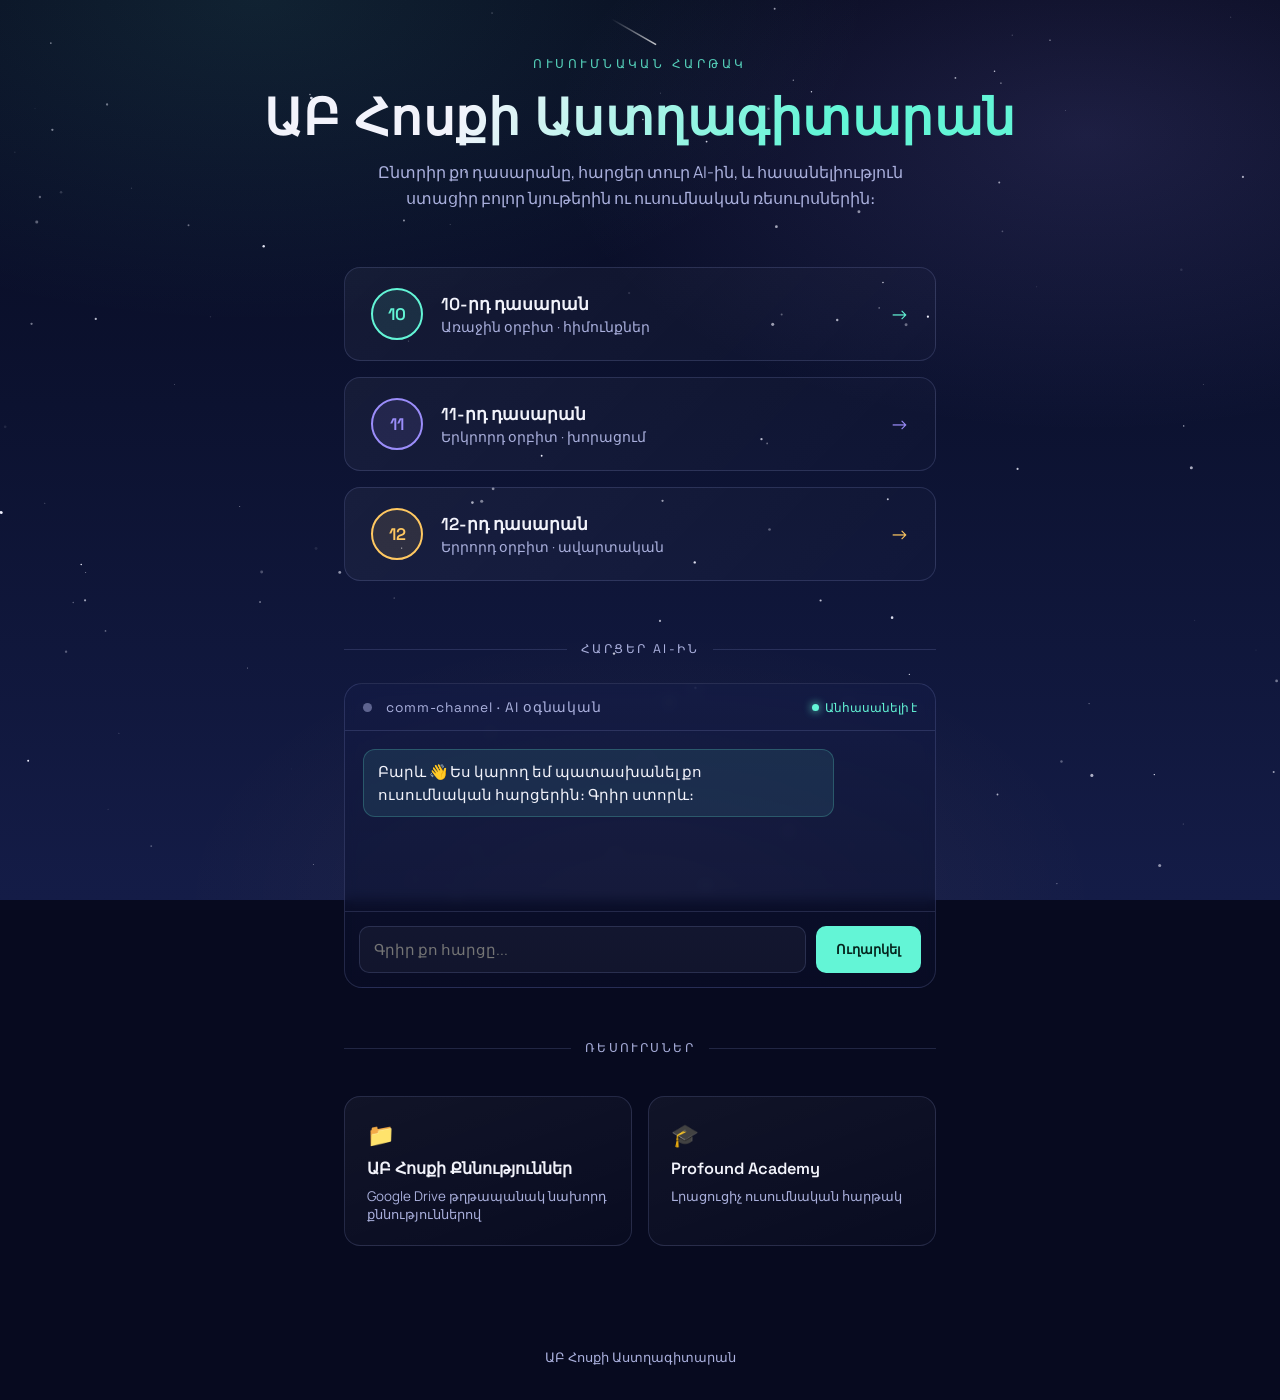
==== index.html @ 4088d999 "Add files via upload" ====
<!DOCTYPE html>
<html lang="hy">
<head>
<meta charset="UTF-8">
<meta name="viewport" content="width=device-width, initial-scale=1.0">
<title>ԱԲ Հոսք · Ուսումնական Կայք</title>
<link rel="stylesheet" href="style.css">
</head>
<body>
<canvas id="stars-canvas"></canvas>

<div class="content">

  <header class="site">
    <div class="eyebrow">Ուսումնական հարթակ</div>
    <h1>ԱԲ Հոսքի Աստղագիտարան</h1>
    <p class="sub">Ընտրիր քո դասարանը, հարցեր տուր AI-ին, և հասանելիություն ստացիր բոլոր նյութերին ու ուսումնական ռեսուրսներին։</p>
  </header>

  <nav class="orbits" aria-label="Դասարանների ընտրություն">
    <a class="orbit-btn" style="--accent: var(--teal)" href="Class10.html">
      <span class="orbit-ring">10</span>
      <span class="orbit-label">
        <span class="t">10-րդ դասարան</span>
        <span class="d">Առաջին օրբիտ · հիմունքներ</span>
      </span>
      <span class="orbit-arrow">→</span>
    </a>

    <a class="orbit-btn" style="--accent: var(--violet)" href="Class11.html">
      <span class="orbit-ring">11</span>
      <span class="orbit-label">
        <span class="t">11-րդ դասարան</span>
        <span class="d">Երկրորդ օրբիտ · խորացում</span>
      </span>
      <span class="orbit-arrow">→</span>
    </a>

    <a class="orbit-btn" style="--accent: var(--gold)" href="Class12.html">
      <span class="orbit-ring">12</span>
      <span class="orbit-label">
        <span class="t">12-րդ դասարան</span>
        <span class="d">Երրորդ օրբիտ · ավարտական</span>
      </span>
      <span class="orbit-arrow">→</span>
    </a>
  </nav>

  <div class="section-divider">
    <span class="line"></span>
    <span>Հարցեր AI-ին</span>
    <span class="line"></span>
  </div>

  <div class="terminal-wrap">
    <div class="terminal">
      <div class="terminal-head">
        <span class="dot"></span>
        <span class="title">comm-channel · AI օգնական</span>
        <span class="status"><span class="pulse"></span><span id="terminal-status-text">Պատրաստ է</span></span>
      </div>
      <div class="terminal-body" id="terminal-body">
        <div class="msg ai">Բարև 👋 Ես կարող եմ պատասխանել քո ուսումնական հարցերին։ Գրիր ստորև։</div>
      </div>
      <div class="terminal-input">
        <input type="text" id="terminal-text" placeholder="Գրիր քո հարցը..." autocomplete="off">
        <button id="terminal-send">Ուղարկել</button>
      </div>
    </div>
  </div>

  <div class="section-divider">
    <span class="line"></span>
    <span>Ռեսուրսներ</span>
    <span class="line"></span>
  </div>

  <div class="resources">
    <a class="res-btn" style="--accent: var(--teal)" href="https://drive.google.com/drive/folders/1IYR-PTMZjx_X45XJBED2SkKyZxXy_4lW" target="_blank" rel="noopener">
      <span class="icon">📁</span>
      <span class="t">ԱԲ Հոսքի Քննություններ</span>
      <span class="d">Google Drive թղթապանակ նախորդ քննություններով</span>
    </a>

    <a class="res-btn" style="--accent: var(--gold)" href="https://profound.academy/" target="_blank" rel="noopener">
      <span class="icon">🎓</span>
      <span class="t">Profound Academy</span>
      <span class="d">Լրացուցիչ ուսումնական հարթակ</span>
    </a>
  </div>

</div>

<footer class="site">ԱԲ Հոսքի Աստղագիտարան</footer>

<script src="https://js.puter.com/v2/"></script>
<script src="stars.js"></script>
<script src="chat.js"></script>
</body>
</html>
---- style.css ----
@import url('https://fonts.googleapis.com/css2?family=Space+Grotesk:wght@400;500;600;700&family=Manrope:wght@400;500;600;700&family=JetBrains+Mono:wght@400;500;600&display=swap');

:root{
  --bg-0:#070a1f;
  --bg-1:#0c1230;
  --bg-2:#141c47;
  --teal:#63f5d6;
  --gold:#ffc861;
  --violet:#9b8dfa;
  --text-0:#f2f3fb;
  --text-1:#aab0dd;
  --line: rgba(154,164,232,0.18);
}

*{box-sizing:border-box;}

html,body{
  margin:0;
  padding:0;
  min-height:100%;
  background:var(--bg-0);
  color:var(--text-0);
  font-family:'Manrope', sans-serif;
  overflow-x:hidden;
}

body{
  display:flex;
  flex-direction:column;
  min-height:100vh;
  position:relative;
}

/* ---------- starfield ---------- */
#stars-canvas{
  position:fixed;
  inset:0;
  width:100%;
  height:100%;
  z-index:0;
  background:
    radial-gradient(ellipse 80% 60% at 20% 0%, rgba(99,245,214,0.10), transparent 60%),
    radial-gradient(ellipse 70% 55% at 85% 15%, rgba(155,141,250,0.14), transparent 60%),
    radial-gradient(ellipse 60% 50% at 50% 100%, rgba(255,200,97,0.06), transparent 60%),
    linear-gradient(180deg, var(--bg-0) 0%, var(--bg-1) 45%, var(--bg-2) 100%);
}

.content{
  position:relative;
  z-index:1;
  flex:1;
  display:flex;
  flex-direction:column;
  align-items:center;
  width:100%;
}

/* ---------- typography ---------- */
h1,h2,h3,.display{
  font-family:'Space Grotesk', sans-serif;
  letter-spacing:0.01em;
}

.eyebrow{
  font-family:'Space Grotesk', sans-serif;
  font-size:0.78rem;
  letter-spacing:0.28em;
  text-transform:uppercase;
  color:var(--teal);
  opacity:0.85;
}

a{color:inherit;}

/* ---------- nav / header ---------- */
header.site{
  width:100%;
  max-width:920px;
  margin:0 auto;
  padding:56px 24px 8px;
  text-align:center;
}

header.site h1{
  font-size:clamp(2rem, 5vw, 3.1rem);
  margin:14px 0 10px;
  background:linear-gradient(120deg, var(--text-0) 30%, var(--teal) 70%);
  -webkit-background-clip:text;
  background-clip:text;
  color:transparent;
}

header.site p.sub{
  color:var(--text-1);
  font-size:1.02rem;
  max-width:560px;
  margin:0 auto;
  line-height:1.6;
}

/* ---------- orbit buttons (class picker) ---------- */
.orbits{
  width:100%;
  max-width:640px;
  margin:48px auto 8px;
  padding:0 24px;
  display:flex;
  flex-direction:column;
  gap:16px;
}

.orbit-btn{
  --accent: var(--teal);
  position:relative;
  display:flex;
  align-items:center;
  gap:18px;
  width:100%;
  padding:20px 26px;
  border-radius:16px;
  background:linear-gradient(135deg, rgba(255,255,255,0.045), rgba(255,255,255,0.01));
  border:1px solid var(--line);
  text-decoration:none;
  color:var(--text-0);
  cursor:pointer;
  transition:transform .25s ease, border-color .25s ease, box-shadow .25s ease, background .25s ease;
  overflow:hidden;
}

.orbit-btn::before{
  content:"";
  position:absolute;
  inset:0;
  background:radial-gradient(120px 80px at 0% 50%, color-mix(in srgb, var(--accent) 22%, transparent), transparent 70%);
  opacity:0;
  transition:opacity .3s ease;
}

.orbit-btn:hover{
  transform:translateX(6px);
  border-color:color-mix(in srgb, var(--accent) 55%, var(--line));
  box-shadow:0 8px 30px -12px color-mix(in srgb, var(--accent) 55%, transparent);
}
.orbit-btn:hover::before{opacity:1;}

.orbit-ring{
  flex:0 0 auto;
  width:52px;
  height:52px;
  border-radius:50%;
  border:2px solid var(--accent);
  display:flex;
  align-items:center;
  justify-content:center;
  font-family:'Space Grotesk', sans-serif;
  font-weight:600;
  font-size:1.05rem;
  color:var(--accent);
  background:color-mix(in srgb, var(--accent) 10%, transparent);
  position:relative;
  z-index:1;
}

.orbit-label{
  position:relative;
  z-index:1;
  display:flex;
  flex-direction:column;
  gap:2px;
  text-align:left;
}

.orbit-label .t{
  font-family:'Space Grotesk', sans-serif;
  font-weight:600;
  font-size:1.08rem;
}
.orbit-label .d{
  font-size:0.86rem;
  color:var(--text-1);
}

.orbit-arrow{
  margin-inline-start:auto;
  position:relative;
  z-index:1;
  color:var(--accent);
  font-size:1.2rem;
  transition:transform .25s ease;
}
.orbit-btn:hover .orbit-arrow{transform:translateX(4px);}

/* ---------- divider ---------- */
.section-divider{
  width:100%;
  max-width:640px;
  margin:52px auto 0;
  padding:0 24px;
  display:flex;
  align-items:center;
  gap:14px;
  color:var(--text-1);
}
.section-divider .line{flex:1;height:1px;background:var(--line);}
.section-divider span{
  font-family:'Space Grotesk', sans-serif;
  font-size:0.78rem;
  letter-spacing:0.2em;
  text-transform:uppercase;
}

/* ---------- AI terminal ---------- */
.terminal-wrap{
  width:100%;
  max-width:640px;
  margin:26px auto 0;
  padding:0 24px;
}

.terminal{
  border-radius:18px;
  border:1px solid var(--line);
  background:linear-gradient(180deg, rgba(20,28,71,0.55), rgba(10,14,40,0.55));
  backdrop-filter:blur(6px);
  overflow:hidden;
}

.terminal-head{
  display:flex;
  align-items:center;
  gap:10px;
  padding:14px 18px;
  border-bottom:1px solid var(--line);
}
.terminal-head .dot{width:9px;height:9px;border-radius:50%;background:var(--text-1);opacity:.5;}
.terminal-head .title{
  font-family:'Space Grotesk', sans-serif;
  font-size:0.86rem;
  color:var(--text-1);
  letter-spacing:0.05em;
  margin-inline-start:4px;
}
.terminal-head .status{
  margin-inline-start:auto;
  font-size:0.75rem;
  color:var(--teal);
  display:flex;
  align-items:center;
  gap:6px;
}
.terminal-head .status .pulse{
  width:7px;height:7px;border-radius:50%;background:var(--teal);
  box-shadow:0 0 8px var(--teal);
}

.terminal-body{
  min-height:180px;
  max-height:340px;
  overflow-y:auto;
  padding:18px;
  display:flex;
  flex-direction:column;
  gap:12px;
}

.msg{
  max-width:85%;
  padding:10px 14px;
  border-radius:12px;
  font-size:0.92rem;
  line-height:1.55;
}
.msg.ai{
  align-self:flex-start;
  background:rgba(99,245,214,0.09);
  border:1px solid rgba(99,245,214,0.22);
}
.msg.user{
  align-self:flex-end;
  background:rgba(155,141,250,0.14);
  border:1px solid rgba(155,141,250,0.28);
}
.msg.note{
  align-self:center;
  color:var(--text-1);
  font-size:0.82rem;
  text-align:center;
  border:none;
  background:none;
}

.terminal-input{
  display:flex;
  gap:10px;
  padding:14px;
  border-top:1px solid var(--line);
}
.terminal-input input{
  flex:1;
  background:rgba(255,255,255,0.04);
  border:1px solid var(--line);
  border-radius:10px;
  padding:12px 14px;
  color:var(--text-0);
  font-family:'Manrope', sans-serif;
  font-size:0.94rem;
  outline:none;
  transition:border-color .2s ease;
}
.terminal-input input:focus{border-color:var(--teal);}
.terminal-input button{
  background:var(--teal);
  border:none;
  color:#04231c;
  font-family:'Space Grotesk', sans-serif;
  font-weight:600;
  padding:0 20px;
  border-radius:10px;
  cursor:pointer;
  transition:filter .2s ease, transform .2s ease;
}
.terminal-input button:hover{filter:brightness(1.08); transform:translateY(-1px);}
.terminal-input button:disabled{opacity:.5;cursor:not-allowed;}

/* ---------- resource buttons ---------- */
.resources{
  width:100%;
  max-width:640px;
  margin:40px auto 0;
  padding:0 24px 80px;
  display:grid;
  grid-template-columns:1fr 1fr;
  gap:16px;
}
@media (max-width:560px){
  .resources{grid-template-columns:1fr;}
}

.res-btn{
  --accent: var(--gold);
  display:flex;
  flex-direction:column;
  gap:8px;
  padding:22px;
  border-radius:16px;
  text-decoration:none;
  color:var(--text-0);
  border:1px solid var(--line);
  background:linear-gradient(160deg, rgba(255,255,255,0.045), rgba(255,255,255,0.01));
  transition:transform .25s ease, border-color .25s ease, box-shadow .25s ease;
}
.res-btn:hover{
  transform:translateY(-3px);
  border-color:color-mix(in srgb, var(--accent) 55%, var(--line));
  box-shadow:0 10px 30px -14px color-mix(in srgb, var(--accent) 55%, transparent);
}
.res-btn .icon{
  font-size:1.4rem;
  color:var(--accent);
}
.res-btn .t{
  font-family:'Space Grotesk', sans-serif;
  font-weight:600;
  font-size:1.02rem;
}
.res-btn .d{
  font-size:0.84rem;
  color:var(--text-1);
}

/* ---------- footer ---------- */
footer.site{
  text-align:center;
  padding:22px 24px 34px;
  color:var(--text-1);
  font-size:0.8rem;
  position:relative;
  z-index:1;
}

/* ---------- class page ---------- */
.class-hero{
  width:100%;
  max-width:760px;
  margin:0 auto;
  padding:64px 24px 40px;
  text-align:center;
}
.back-link{
  display:inline-flex;
  align-items:center;
  gap:8px;
  color:var(--text-1);
  text-decoration:none;
  font-size:0.88rem;
  margin-bottom:26px;
  transition:color .2s ease;
}
.back-link:hover{color:var(--teal);}

.class-body{
  width:100%;
  max-width:760px;
  margin:0 auto;
  padding:0 24px 80px;
}
.class-card{
  border:1px solid var(--line);
  border-radius:18px;
  padding:34px;
  background:linear-gradient(160deg, rgba(255,255,255,0.04), rgba(255,255,255,0.01));
  color:var(--text-1);
  line-height:1.75;
}

/* ---------- subject hero (Հանրահաշիվ / Python / ԱԲ pages) ---------- */
.subject-hero{
  width:100%;
  max-width:760px;
  margin:0 auto;
  padding:64px 24px 12px;
  text-align:center;
}
.subject-hero .icon{
  font-size:2.4rem;
  margin-bottom:6px;
  display:block;
}
.subject-hero h1{
  font-size:clamp(1.9rem, 4.5vw, 2.7rem);
  margin:10px 0 8px;
}
.subject-hero p{
  color:var(--text-1);
  max-width:520px;
  margin:0 auto;
  line-height:1.6;
}

/* ---------- materials grid ---------- */
.materials{
  width:100%;
  max-width:760px;
  margin:36px auto 0;
  padding:0 24px 90px;
  display:grid;
  grid-template-columns:1fr 1fr;
  gap:16px;
}
@media (max-width:600px){
  .materials{grid-template-columns:1fr;}
}

.material-card{
  --accent: var(--teal);
  display:flex;
  flex-direction:column;
  gap:10px;
  padding:22px;
  border-radius:16px;
  text-decoration:none;
  color:var(--text-0);
  border:1px solid var(--line);
  background:linear-gradient(160deg, rgba(255,255,255,0.045), rgba(255,255,255,0.01));
  transition:transform .25s ease, border-color .25s ease, box-shadow .25s ease;
}
.material-card:hover{
  transform:translateY(-3px);
  border-color:color-mix(in srgb, var(--accent) 55%, var(--line));
  box-shadow:0 10px 30px -14px color-mix(in srgb, var(--accent) 55%, transparent);
}
.material-card .row{
  display:flex;
  align-items:center;
  gap:10px;
}
.material-card .icon{
  font-size:1.3rem;
  color:var(--accent);
}
.material-card .badge{
  margin-inline-start:auto;
  font-family:'JetBrains Mono', monospace;
  font-size:0.68rem;
  letter-spacing:0.05em;
  text-transform:uppercase;
  color:var(--accent);
  border:1px solid color-mix(in srgb, var(--accent) 45%, var(--line));
  border-radius:6px;
  padding:2px 7px;
}
.material-card .t{
  font-family:'Space Grotesk', sans-serif;
  font-weight:600;
  font-size:1rem;
  line-height:1.4;
}

.empty-note{
  grid-column:1 / -1;
  border:1px dashed var(--line);
  border-radius:16px;
  padding:30px 26px;
  color:var(--text-1);
  text-align:center;
  line-height:1.7;
  font-size:0.94rem;
}
.empty-note b{color:var(--text-0);}

@media (prefers-reduced-motion: reduce){
  *{animation:none !important; transition:none !important;}
}
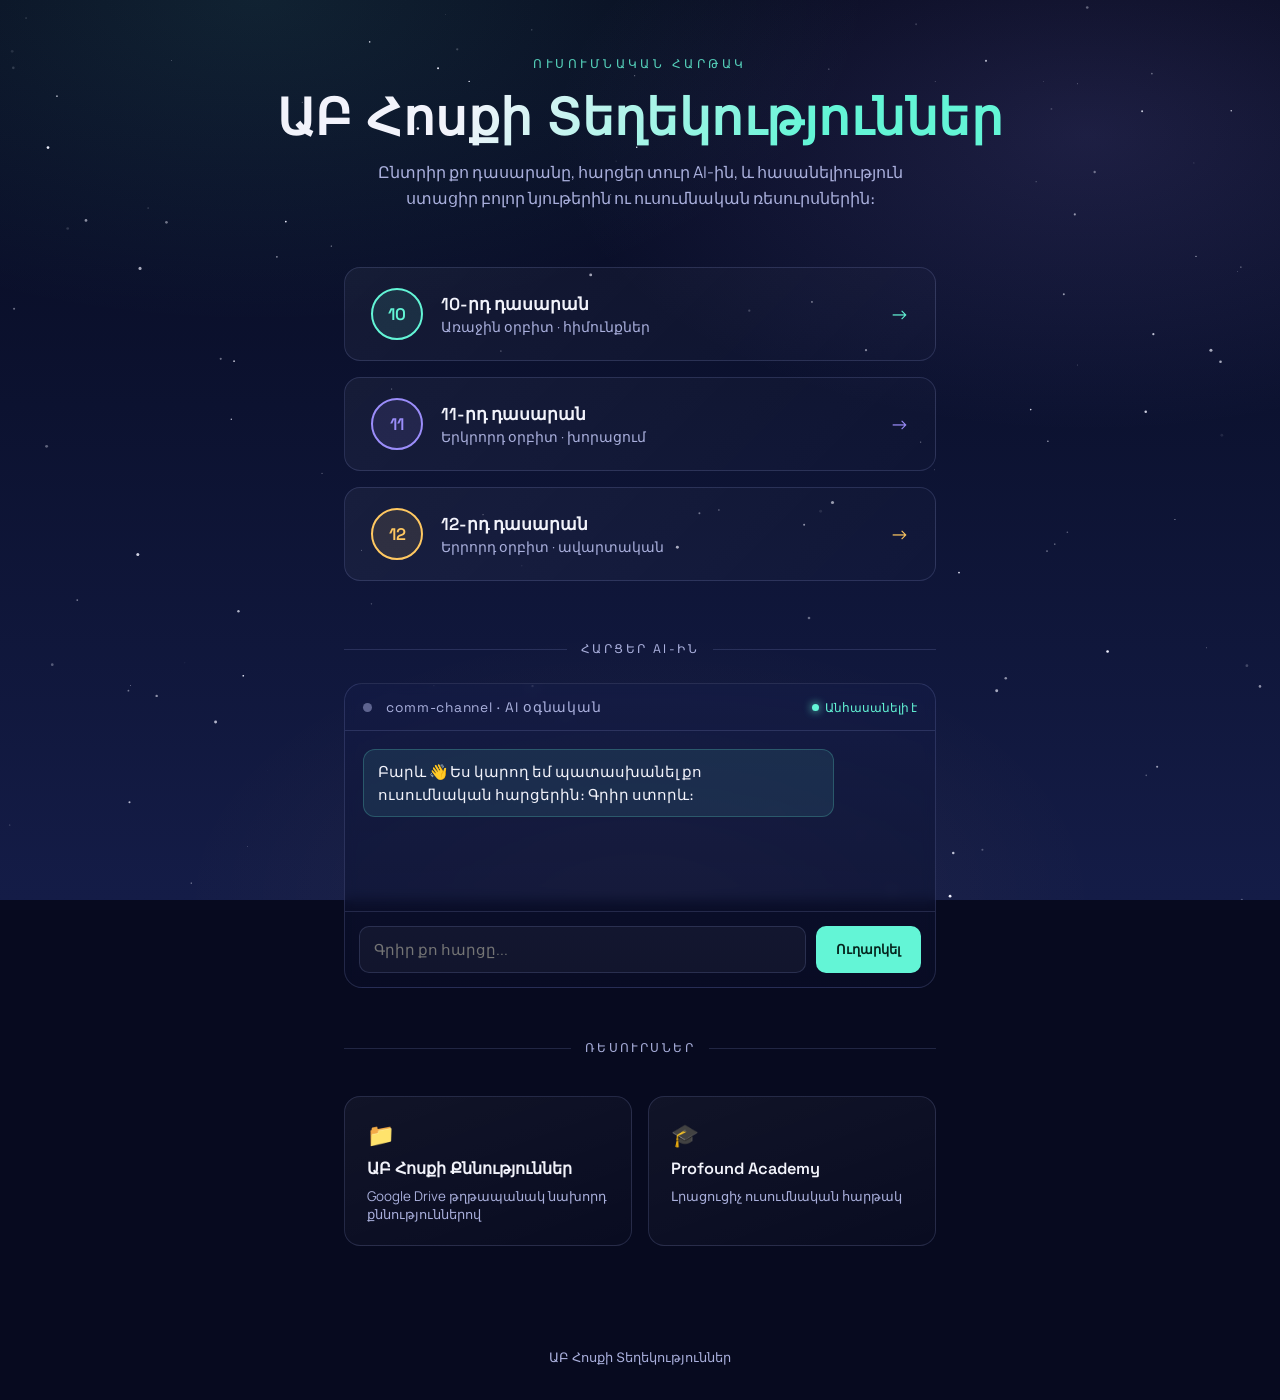
==== commit 29042107: "Add files via upload" ====
--- a/index.html
+++ b/index.html
@@ -13,7 +13,7 @@
 
   <header class="site">
     <div class="eyebrow">Ուսումնական հարթակ</div>
-    <h1>ԱԲ Հոսքի Աստղագիտարան</h1>
+    <h1>ԱԲ Հոսքի Տեղեկություններ</h1>
     <p class="sub">Ընտրիր քո դասարանը, հարցեր տուր AI-ին, և հասանելիություն ստացիր բոլոր նյութերին ու ուսումնական ռեսուրսներին։</p>
   </header>
 
@@ -91,7 +91,7 @@
 
 </div>
 
-<footer class="site">ԱԲ Հոսքի Աստղագիտարան</footer>
+<footer class="site">ԱԲ Հոսքի Տեղեկություններ</footer>
 
 <script src="https://js.puter.com/v2/"></script>
 <script src="stars.js"></script>
--- a/style.css
+++ b/style.css
@@ -43,6 +43,14 @@
     radial-gradient(ellipse 70% 55% at 85% 15%, rgba(155,141,250,0.14), transparent 60%),
     radial-gradient(ellipse 60% 50% at 50% 100%, rgba(255,200,97,0.06), transparent 60%),
     linear-gradient(180deg, var(--bg-0) 0%, var(--bg-1) 45%, var(--bg-2) 100%);
+}
+
+/* ---------- nature background (dusk forest) ---------- */
+#stars-canvas.nature-bg{
+  background:
+    radial-gradient(ellipse 70% 45% at 25% 5%, rgba(255,200,97,0.10), transparent 60%),
+    radial-gradient(ellipse 60% 45% at 90% 10%, rgba(99,245,214,0.10), transparent 60%),
+    linear-gradient(180deg, #071810 0%, #0a2417 45%, #123422 100%);
 }
 
 .content{
